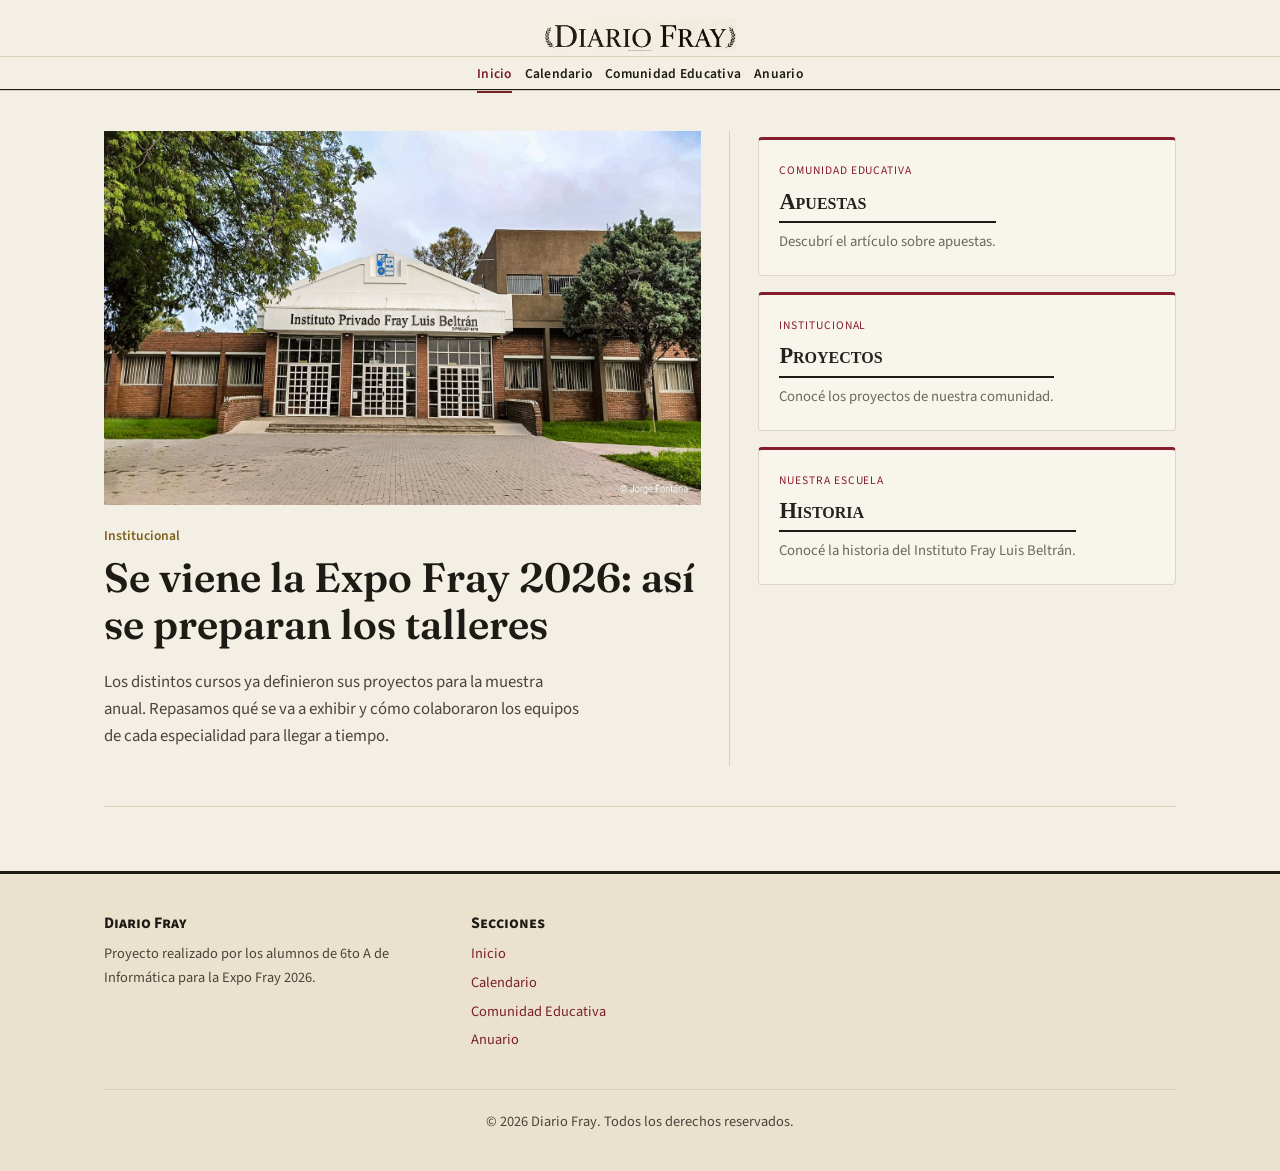
==== index.html @ de9e0a6c "Maroli, Malizia: Navbar + Footer + Home" ====
<!DOCTYPE html>
<html lang="es">
<head>
  <meta charset="UTF-8">
  <meta name="viewport" content="width=device-width, initial-scale=1.0">

  <title>Inicio — Diario Fray</title>

  <meta name="description" content="Diario Fray: el periódico online de la comunidad educativa, hecho por los alumnos de 6to A Informática.">

  <meta property="og:title" content="Inicio — Diario Fray">
  <meta property="og:description" content="Diario Fray: el periódico online de la comunidad educativa, hecho por los alumnos de 6to A Informática.">
  <meta property="og:type" content="website">
  <meta property="og:image" content="img/logo-diario-fray.png">

  <link rel="icon" href="img/LOGO-FRAY.jpg">
  <link rel="stylesheet" href="styles/globals.css">
  <link rel="stylesheet" href="styles/index.css">
  <link rel="stylesheet" href="styles/extra.css">

  <style>
    /* Distribución de la portada */
    .destacado {
      display: grid;
      grid-template-columns: minmax(0, 1.5fr) minmax(260px, 1fr);
      gap: 28px;
      align-items: start;
    }

    .destacado__nota {
      min-width: 0;
    }

    .destacado__imagen {
      display: block;
      width: 100%;
      height: auto;
    }

    /* Columna de tarjetas */
    .breves {
      display: flex;
      flex-direction: column;
      gap: 16px;
      min-width: 0;
      padding-top: 6px;
    }

    /* Tarjetas de artículos */
    .articulo-card {
      display: flex;
      align-items: center;
      justify-content: space-between;
      gap: 16px;
      min-height: 120px;
      padding: 22px 20px;
      box-sizing: border-box;

      background: #f8f5ed;
      border: 1px solid #ded5c4;
      border-top: 3px solid #851d2a;
      border-radius: 4px;

      color: #25221e;
      text-decoration: none;

      transition:
        transform 0.2s ease,
        box-shadow 0.2s ease,
        background-color 0.2s ease;
    }

    .articulo-card:hover {
      transform: translateY(-3px);
      background: #fffdf8;
      box-shadow: 0 6px 18px rgb(40 30 20 / 10%);
    }

    .articulo-card:focus-visible {
      outline: 3px solid #851d2a;
      outline-offset: 4px;
    }

    .articulo-card__contenido {
      min-width: 0;
    }

    .articulo-card__categoria {
      display: block;
      margin-bottom: 8px;
      color: #851d2a;
      font-size: 0.72rem;
      text-transform: uppercase;
      letter-spacing: 0.08em;
    }

    .articulo-card h2 {
      margin: 0 0 8px;
      color: #24211e;
      font-family: Georgia, "Times New Roman", serif;
      font-size: 1.4rem;
    }

    .articulo-card p {
      margin: 0;
      color: #6d675e;
      font-size: 0.92rem;
      line-height: 1.5;
    }

    .articulo-card__flecha {
      flex-shrink: 0;
      color: #851d2a;
      font-size: 1.7rem;
      transition: transform 0.2s ease;
    }

    .articulo-card:hover .articulo-card__flecha {
      transform: translateX(5px);
    }

    /* Adaptación a celulares y pantallas pequeñas */
    @media (max-width: 760px) {
      .destacado {
        grid-template-columns: 1fr;
      }

      .breves {
        padding-top: 0;
      }

      .articulo-card {
        min-height: 100px;
      }
    }

    /* Accesibilidad: reducir animaciones si está configurado */
    @media (prefers-reduced-motion: reduce) {
      .articulo-card,
      .articulo-card__flecha {
        transition: none;
      }

      .articulo-card:hover {
        transform: none;
      }
    }
  </style>
</head>

<body>

  <a class="skip-link" href="#contenido">
    Saltar al contenido
  </a>

  <!-- Encabezado -->
  <header class="site-header">

    <div class="container flag-line">
    </div>

    <div class="masthead">
      <a href="index.html">
        <img
          class="masthead__logo"
          src="img/LOGO-FRAY.jpg"
          alt="Diario Fray"
        >
      </a>

      <p class="masthead__tagline">
        El diario de la comunidad educativa
      </p>
    </div>

    <!-- Navegación principal -->
    <nav class="site-nav" aria-label="Navegación principal">

      <button
        class="nav-toggle"
        aria-expanded="false"
        aria-controls="menu"
      >
        Menú
      </button>

      <ul id="menu">
        <li>
          <a href="index.html" aria-current="page">Inicio</a>
        </li>
        <li>
          <a href="calendario.html">Calendario</a>
        </li>
        <li>
          <a href="comunidad-educativa.html">Comunidad Educativa</a>
        </li>
        <li>
          <a href="anuario.html">Anuario</a>
        </li>
      </ul>

    </nav>
  </header>

  <!-- Contenido principal -->
  <main id="contenido" class="portada">

    <div class="container">

      <section class="destacado" aria-label="Notas destacadas">

        <!-- Nota principal con imagen -->
        <article class="destacado__nota">

          <img
            class="destacado__imagen"
            src="img/foto-escuela-fray.jpg"
            alt="Foto de la escuela Fray"
          >

          <p class="destacado__meta">
            Institucional
          </p>

          <h1>
              Se viene la Expo Fray 2026: así se preparan los talleres
            </a>
          </h1>

          <p class="destacado__bajada">
            Los distintos cursos ya definieron sus proyectos para la
            muestra anual. Repasamos qué se va a exhibir y cómo
            colaboraron los equipos de cada especialidad para llegar
            a tiempo.
          </p>

          </a>

        </article>

        <!-- Cards a la derecha de la imagen -->
        <aside class="breves" aria-label="Artículos relacionados">

          <!-- Card de apuestas -->
          <a class="articulo-card" href="apuestas.html">

            <div class="articulo-card__contenido">

              <span class="articulo-card__categoria">
                Comunidad educativa
              </span>

              <h2>Apuestas</h2>

              <p>
                Descubrí el artículo sobre apuestas.
              </p>

            </div>

            <span class="articulo-card__flecha" aria-hidden="true">
              
            </span>

          </a>

          <!-- Card de proyectos -->
          <a class="articulo-card" href="proyectos.html">

            <div class="articulo-card__contenido">

              <span class="articulo-card__categoria">
                Institucional
              </span>

              <h2>Proyectos</h2>

              <p>
                Conocé los proyectos de nuestra comunidad.
              </p>

            </div>

            <span class="articulo-card__flecha" aria-hidden="true">
              
            </span>

          </a>

          <!-- Card de historia -->
          <a class="articulo-card" href="historia.html">

            <div class="articulo-card__contenido">

              <span class="articulo-card__categoria">
                Nuestra escuela
              </span>

              <h2>Historia</h2>

              <p>
                Conocé la historia del Instituto Fray Luis Beltrán.
              </p>

            </div>

            <span class="articulo-card__flecha" aria-hidden="true">
              
            </span>

          </a>

        </aside>

      </section>

    </div>

  </main>

  <!-- Pie de página -->
  <footer class="site-footer">

    <div class="container">

      <div class="footer-grid">

        <div>
          <h4>Diario Fray</h4>

          <p>
            Proyecto realizado por los alumnos de 6to A de Informática
            para la Expo Fray 2026.
          </p>
        </div>

        <div>
          <h4>Secciones</h4>

          <ul>
            <li><a href="index.html">Inicio</a></li>
            <li><a href="calendario.html">Calendario</a></li>
            <li>
              <a href="comunidad-educativa.html">
                Comunidad Educativa
              </a>
            </li>
            <li><a href="anuario.html">Anuario</a></li>
          </ul>
        </div>

        <div>

        </div>

      </div>

      <div class="footer-bottom">
        <p>
          &copy; 2026 Diario Fray. Todos los derechos reservados.
        </p>
      </div>

    </div>

  </footer>

  <script src="js/nav.js"></script>

</body>
</html>
---- styles/globals.css ----
/* =========================================================
   DIARIO FRAY — globals.css
   Hoja de estilos compartida por TODO el sitio.
   No modificar la paleta ni las variables sin avisar al equipo:
   se usan en todas las páginas para mantener coherencia visual.
   ========================================================= */

/* ---------- Tipografías ---------- */
@import url('https://fonts.googleapis.com/css2?family=Pirata+One&family=Fraunces:opsz,wght@9..144,400;9..144,500;9..144,600;9..144,700&family=Source+Sans+3:ital,wght@0,400;0,500;0,600;0,700;1,400&display=swap');

/* ---------- Tokens ---------- */
:root {
  /* Paleta — papel envejecido / tinta / detalles editoriales */
  --color-paper: #f3efe4;        /* fondo principal, papel */
  --color-paper-dim: #eae2cd;    /* fondo alterno, tarjetas */
  --color-ink: #1e1a15;          /* texto principal, casi negro cálido */
  --color-ink-soft: #4a453c;     /* texto secundario */
  --color-oxblood: #7a1f2b;      /* acento primario: enlaces, filetes, categorías */
  --color-oxblood-dark: #5c1620; /* hover / estados activos */
  --color-gold: #a9812e;         /* acento secundario: detalles, fechas */
  --color-border: #d8cfb8;       /* filetes finos, separadores */

  /* Tipografía */
  --font-mast: 'Pirata One', cursive;              /* SOLO para el nombre "Diario Fray" */
  --font-display: 'Fraunces', Georgia, serif;       /* títulos de artículos, secciones */
  --font-body: 'Source Sans 3', Arial, sans-serif;  /* texto corrido, navegación, UI */

  /* Layout */
  --max-width: 1120px;
  --gap: 1.75rem;
}

/* ---------- Reset básico ---------- */
* {
  box-sizing: border-box;
}

html {
  scroll-behavior: smooth;
}

body {
  margin: 0;
  background: var(--color-paper);
  color: var(--color-ink);
  font-family: var(--font-body);
  font-size: 17px;
  line-height: 1.6;
  -webkit-font-smoothing: antialiased;
}

img {
  max-width: 100%;
  display: block;
}

a {
  color: var(--color-oxblood);
  text-decoration: none;
}

a:hover,
a:focus-visible {
  color: var(--color-oxblood-dark);
  text-decoration: underline;
}

:focus-visible {
  outline: 2px solid var(--color-oxblood);
  outline-offset: 3px;
}

h1, h2, h3, h4 {
  font-family: var(--font-display);
  color: var(--color-ink);
  margin: 0 0 0.5em;
  line-height: 1.15;
}

p {
  margin: 0 0 1em;
}

.container {
  width: 100%;
  max-width: var(--max-width);
  margin: 0 auto;
  padding: 0 1.5rem;
}

/* Filete fino reutilizable (regla editorial) */
.rule {
  border: none;
  border-top: 1px solid var(--color-border);
  margin: 0;
}

.rule--thick {
  border-top: 3px solid var(--color-ink);
}

/* Etiqueta de sección / categoría, sin abusar de mayúsculas sostenidas */
.eyebrow {
  font-family: var(--font-body);
  font-weight: 600;
  font-variant: small-caps;
  letter-spacing: 0.03em;
  color: var(--color-oxblood);
  font-size: 0.95rem;
}

/* ---------- Encabezado / Masthead ---------- */
.site-header {
  background: var(--color-paper);
  border-bottom: 1px solid var(--color-border);
}

.flag-line {
  display: flex;
  justify-content: space-between;
  align-items: center;
  padding: 0.5rem 0;
  font-family: var(--font-body);
  font-size: 0.8rem;
  color: var(--color-ink-soft);
}

.masthead {
  display: flex;
  flex-direction: column;
  align-items: center;
  text-align: center;
  padding: 0.75rem 0 1.25rem;
}

.masthead__logo {
  max-width: 340px;
  width: 70%;
  height: auto;
}

.masthead__tagline {
  font-family: var(--font-body);
  font-style: italic;
  color: var(--color-ink-soft);
  font-size: 0.9rem;
  margin-top: 0.5rem;
}

/* ---------- Navegación principal ---------- */
.site-nav {
  border-top: 1px solid var(--color-border);
  border-bottom: 3px solid var(--color-ink);
}

.site-nav ul {
  list-style: none;
  display: flex;
  justify-content: center;
  flex-wrap: wrap;
  gap: 0.5rem 2rem;
  margin: 0;
  padding: 0.85rem 1.5rem;
}

.site-nav a {
  font-family: var(--font-body);
  font-weight: 600;
  color: var(--color-ink);
  font-size: 0.95rem;
  letter-spacing: 0.02em;
  padding: 0.2rem 0;
  border-bottom: 2px solid transparent;
}

.site-nav a:hover,
.site-nav a:focus-visible,
.site-nav a[aria-current="page"] {
  color: var(--color-oxblood);
  text-decoration: none;
  border-bottom-color: var(--color-oxblood);
}

/* ---------- Pie de página ---------- */
.site-footer {
  border-top: 3px solid var(--color-ink);
  background: var(--color-paper-dim);
  margin-top: 4rem;
  padding: 2.5rem 0 1.5rem;
  font-family: var(--font-body);
  color: var(--color-ink-soft);
  font-size: 0.9rem;
}

.footer-grid {
  display: grid;
  grid-template-columns: repeat(3, 1fr);
  gap: var(--gap);
  margin-bottom: 2rem;
}

.footer-grid h4 {
  font-family: var(--font-body);
  font-variant: small-caps;
  font-weight: 700;
  color: var(--color-ink);
  font-size: 1rem;
  margin-bottom: 0.6rem;
}

.footer-grid ul {
  list-style: none;
  margin: 0;
  padding: 0;
}

.footer-grid li {
  margin-bottom: 0.35rem;
}

.footer-bottom {
  text-align: center;
  padding-top: 1.25rem;
  border-top: 1px solid var(--color-border);
}

/* ---------- Responsive ---------- */
@media (max-width: 720px) {
  .footer-grid {
    grid-template-columns: 1fr;
  }

  .site-nav ul {
    gap: 0.5rem 1.1rem;
    font-size: 0.9rem;
  }

  .masthead__logo {
    width: 85%;
  }
}
---- styles/index.css ----
/* =========================================================
   DIARIO FRAY — index.css
   Estilos exclusivos de la portada (index.html).
   Depende de globals.css (variables, tipografías, header/footer).
   ========================================================= */

.portada {
  padding-top: 2.5rem;
}

/* ---------- Destacado principal ---------- */
.destacado {
  display: grid;
  grid-template-columns: 1.5fr 1fr;
  gap: var(--gap);
  padding-bottom: 2.5rem;
  border-bottom: 1px solid var(--color-border);
  margin-bottom: 2.5rem;
}

.destacado__nota {
  padding-right: var(--gap);
  border-right: 1px solid var(--color-border);
}

.destacado__imagen {
  aspect-ratio: 16 / 10;
  background: linear-gradient(135deg, var(--color-ink) 0%, var(--color-oxblood-dark) 60%, var(--color-oxblood) 100%);
  margin-bottom: 1.25rem;
}

.destacado__nota h1 {
  font-size: clamp(1.9rem, 3.2vw, 2.75rem);
  font-weight: 600;
  max-width: 34ch;
}

.destacado__bajada {
  font-size: 1.05rem;
  color: var(--color-ink-soft);
  max-width: 60ch;
}

.destacado__meta {
  font-size: 0.85rem;
  color: var(--color-gold);
  font-family: var(--font-body);
  font-weight: 600;
  margin-bottom: 0.5rem;
}

/* ---------- Columna de breves ---------- */
.breves h2 {
  font-size: 1.1rem;
  font-family: var(--font-body);
  font-variant: small-caps;
  font-weight: 700;
  border-bottom: 2px solid var(--color-ink);
  padding-bottom: 0.4rem;
  margin-bottom: 1rem;
}

.breve {
  padding-bottom: 1rem;
  margin-bottom: 1rem;
  border-bottom: 1px dashed var(--color-border);
}

.breve:last-child {
  border-bottom: none;
  margin-bottom: 0;
}

.breve h3 {
  font-size: 1.05rem;
  font-weight: 600;
  margin-bottom: 0.3rem;
}

.breve a {
  color: var(--color-ink);
}

.breve a:hover {
  color: var(--color-oxblood);
}

.breve p {
  font-size: 0.92rem;
  color: var(--color-ink-soft);
  margin: 0;
}

/* ---------- Sección: últimas noticias ---------- */
.seccion {
  padding: 2rem 0 3rem;
}

.seccion__titulo {
  display: flex;
  align-items: baseline;
  gap: 0.75rem;
  margin-bottom: 1.5rem;
}

.seccion__titulo h2 {
  font-size: 1.6rem;
  font-weight: 600;
  white-space: nowrap;
}

.seccion__titulo .rule {
  flex: 1;
  border-top: 1px solid var(--color-border);
}

.noticias-grid {
  display: grid;
  grid-template-columns: repeat(3, 1fr);
  gap: var(--gap);
}

.tarjeta {
  border: 1px solid var(--color-border);
  padding: 1.1rem;
  background: var(--color-paper);
  display: flex;
  flex-direction: column;
}

.tarjeta__imagen {
  aspect-ratio: 4 / 3;
  margin: -1.1rem -1.1rem 1rem;
  background: var(--color-paper-dim);
  border-bottom: 1px solid var(--color-border);
  background-image: repeating-linear-gradient(
    45deg,
    var(--color-paper-dim),
    var(--color-paper-dim) 10px,
    #e2d9c1 10px,
    #e2d9c1 20px
  );
}

.tarjeta h3 {
  font-size: 1.15rem;
  font-weight: 600;
  margin-bottom: 0.4rem;
}

.tarjeta a {
  color: var(--color-ink);
}

.tarjeta a:hover {
  color: var(--color-oxblood);
}

.tarjeta p {
  font-size: 0.92rem;
  color: var(--color-ink-soft);
  margin-bottom: 0;
}

/* ---------- Responsive ---------- */
@media (max-width: 860px) {
  .destacado {
    grid-template-columns: 1fr;
  }

  .destacado__nota {
    padding-right: 0;
    border-right: none;
    padding-bottom: 1.5rem;
    border-bottom: 1px solid var(--color-border);
  }

  .noticias-grid {
    grid-template-columns: repeat(2, 1fr);
  }
}

@media (max-width: 560px) {
  .noticias-grid {
    grid-template-columns: 1fr;
  }
}

/* DIARIO FRAY — extra.css: menú móvil, páginas internas y mejoras. Usa las variables de globals.css. */
.skip-link{position:absolute;left:-999px;top:0;background:var(--color-ink);color:var(--color-paper);padding:.5rem 1rem;z-index:10}
.skip-link:focus{left:0}
.nav-toggle{display:none;background:none;border:1px solid var(--color-ink);color:var(--color-ink);font:600 .95rem var(--font-body);padding:.5rem 1rem;margin:.6rem auto;cursor:pointer}
.eyebrow--date{color:#7d5f1c}
.destacado__meta{color:#7d5f1c}
.page-head{padding:2.5rem 0 1.5rem;border-bottom:1px solid var(--color-border);margin-bottom:2rem}
.page-head h1{font-size:clamp(2rem,4vw,3rem);font-weight:600;margin-bottom:.4rem}
.page-head p{color:var(--color-ink-soft);max-width:62ch;margin:0}
.cards{display:grid;grid-template-columns:repeat(auto-fill,minmax(240px,1fr));gap:var(--gap)}
.card{border:1px solid var(--color-border);padding:1.1rem;background:var(--color-paper)}
.card h3{font-size:1.15rem;font-weight:600}
.card p{font-size:.92rem;color:var(--color-ink-soft);margin:0}
.card__img{aspect-ratio:1/1;margin:-1.1rem -1.1rem 1rem;border-bottom:1px solid var(--color-border);background:repeating-linear-gradient(45deg,var(--color-paper-dim),var(--color-paper-dim) 10px,#e2d9c1 10px,#e2d9c1 20px)}
.agenda{list-style:none;margin:0;padding:0}
.agenda li{display:grid;grid-template-columns:90px 1fr;gap:1.25rem;padding:1.1rem 0;border-bottom:1px dashed var(--color-border)}
.agenda__fecha{font-family:var(--font-display);text-align:center;border:1px solid var(--color-border);background:var(--color-paper-dim);padding:.4rem 0;line-height:1.1}
.agenda__fecha strong{display:block;font-size:1.9rem;color:var(--color-oxblood)}
.agenda__fecha span{font-size:.85rem;font-variant:small-caps;color:var(--color-ink-soft)}
.agenda h3{font-size:1.15rem;margin-bottom:.2rem}
.agenda p{margin:0;color:var(--color-ink-soft);font-size:.95rem}
.agenda .destacada{background:#f7efe0}
.articulo{max-width:70ch;margin:0 auto;padding:2.5rem 0 1rem}
.articulo h1{font-size:clamp(2rem,4vw,2.9rem);font-weight:600}
.articulo__bajada{font-family:var(--font-display);font-size:1.2rem;color:var(--color-ink-soft);border-bottom:1px solid var(--color-border);padding-bottom:1.25rem;margin-bottom:1.5rem}
.articulo__foto{aspect-ratio:16/9;margin-bottom:.5rem;background:linear-gradient(135deg,var(--color-ink),var(--color-oxblood-dark) 60%,var(--color-oxblood))}
.articulo__pie{font-size:.85rem;color:var(--color-ink-soft);font-style:italic;margin-bottom:1.75rem}
.articulo__volver{display:inline-block;margin-top:1.5rem}
@media(max-width:720px){
  .nav-toggle{display:block}
  .site-nav ul{display:none;flex-direction:column;align-items:center}
  .site-nav.abierto ul{display:flex}
  .agenda li{grid-template-columns:70px 1fr}
}

/* --- Navegación más chica y compacta --- */
.site-nav{border-bottom-width:1px}
.site-nav ul{padding:0.15rem 1rem;gap:0.1rem 0.8rem}
.site-nav a{font-size:0.85rem;padding:0.5rem 0;line-height:1.1}

/* --- Cabecera / Masthead más compacta --- */
.masthead {
  padding: 0.1rem 0;        /* Reduce el espacio vertical arriba y abajo del logo */
  margin-bottom: 0.01rem;    /* Reduce la distancia entre el masthead y el menú de navegación */
}

.masthead__logo {
  max-width: 955px;         /* Achica el ancho máximo del logo (antes estaba en 560px) */
  width: 20%;               /* Ancho relativo en pantallas medianas */
}

.masthead p, 
.masthead__bajada, 
.masthead__tagline {
  margin-top: 0.1rem;       /* Reduce la distancia entre el logo y la frase/bajada */
  font-size: 0.1rem;        /* Opcional: achica un poco el texto secundario ("El diario de la comunidad...") */
}

/* Ajuste fino para pantallas pequeñas/móviles */
@media(max-width: 720px) {
  .masthead {
    padding: 0.2rem 0;
  }
  .masthead__logo {
    max-width: 240px;      /* Más chico en celulares */
    width: 80%;
  }
}



/* --- Centrado perfecto del logo --- */
.masthead {
  text-align: center; /* Centra textos o elementos inline dentro del contenedor */
}

.masthead > a {
  display: block;
  margin-left: auto !important;
  margin-right: auto !important;
}

.masthead__logo {
  display: block;
  margin-left: auto !important;
  margin-right: auto !important;
}
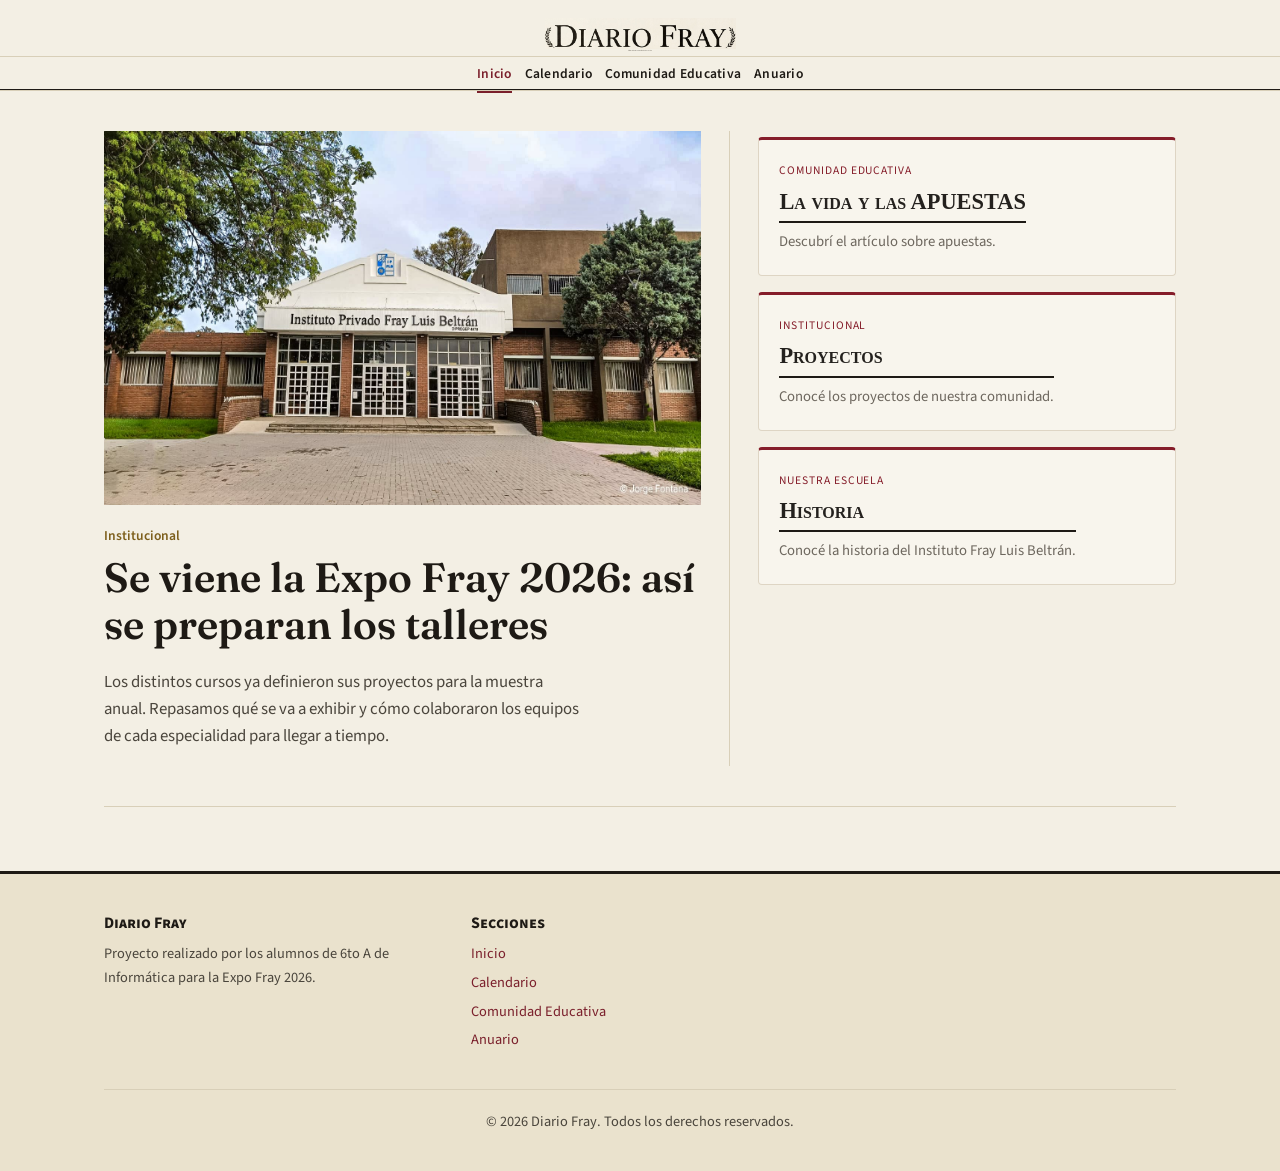
==== commit 58fdd591: "Serrano, Perman, Perez, Romero - Articulo apuestas" ====
--- a/index.html
+++ b/index.html
@@ -244,7 +244,7 @@
         <aside class="breves" aria-label="Artículos relacionados">
 
           <!-- Card de apuestas -->
-          <a class="articulo-card" href="apuestas.html">
+          <a class="articulo-card" href="articulos/apuestas.html">
 
             <div class="articulo-card__contenido">
 
@@ -252,7 +252,7 @@
                 Comunidad educativa
               </span>
 
-              <h2>Apuestas</h2>
+              <h2>La vida y las APUESTAS</h2>
 
               <p>
                 Descubrí el artículo sobre apuestas.
